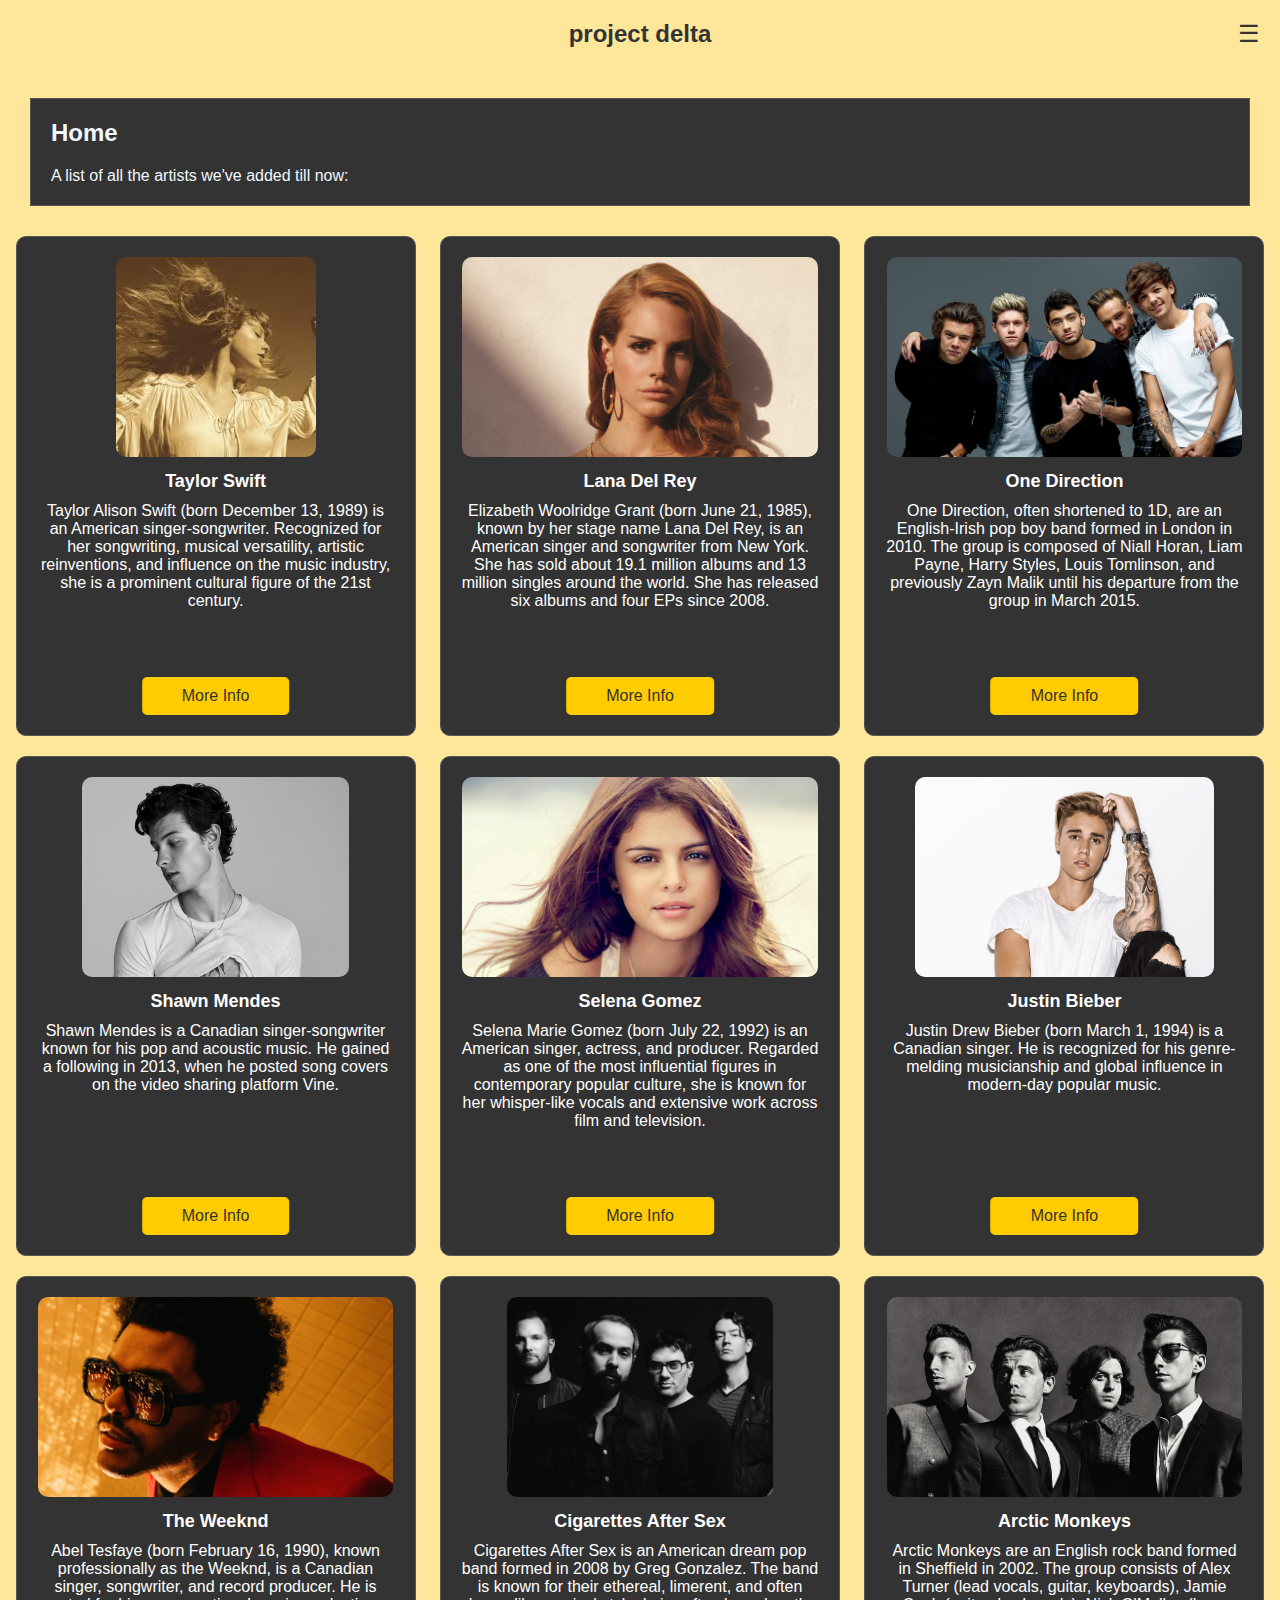
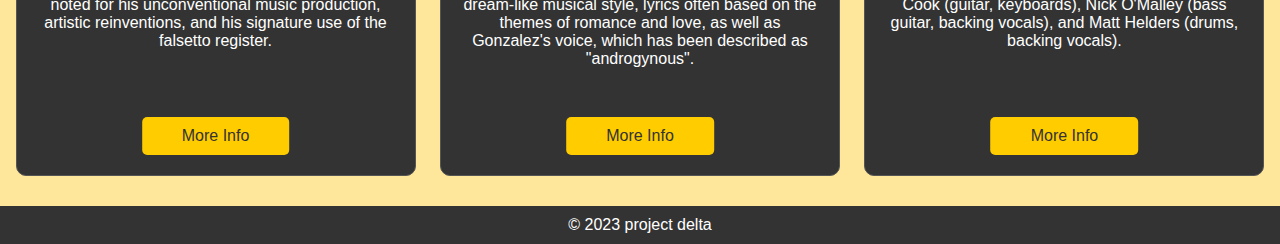
==== index.html @ a67143e6 "Update index.html" ====
<!DOCTYPE html>
<html lang="en">
<head>
    <meta charset="UTF-8">
    <meta name="viewport" content="width=device-width, initial-scale=1.0">
    <style>
        * {
            margin: 0;
            padding: 0;
            box-sizing: border-box;
        }

        body {
            font-family: Arial, sans-serif;
            background-color: #fee79b;
            color: #fff;
            margin: 0;
        }

        header {
            
            color: #333;
            text-align: left;
            padding: 20px;
            position: relative;
        }

        .title {
            font-size: 24px;
            margin-bottom: 10px;
            text-align: center;
        }

        .info-box {
            background-color: #333;
            border: 1px solid #555;
            padding: 20px;
            margin-left: 30px;
            margin-top: 20px;
            margin-right: 30px;
            text-align: left;
            position: relative;
            color: aliceblue;
        }
        .info-box h2 {
            padding-bottom: 20px;
        }
        main {
            text-align: center;
            margin: 20px 0;
        }

        .artist-box {
            background-color: #333;
            border: 1px solid #555;
            border-radius: 10px;
            padding: 20px;
            margin: 10px;
            text-align: center;
            display: inline-block;
            width: calc(33% - 20px);
            max-width: 400px;
            vertical-align: top;
            position: relative;
            transition: transform 0.2s, box-shadow 0.2s;
            height: 500px;
        }

        .artist-box img {
            max-width: 100%;
            border-radius: 10px;
            max-height: 200px;
            margin-bottom: 10px;
        }

        .artist-name {
            font-size: 18px;
            margin-bottom: 10px;
        }

        .artist-description {
            font-size: 16px;
        }

        .more-info-button {
            background-color: #ffcc00;
            color: #333;
            border: none;
            border-radius: 5px;
            padding: 10px 40px;
            text-align: center;
            text-decoration: none;
            display: block;
            margin: auto;
            position: absolute;
            bottom: 20px;
            left: 50%;
            transform: translateX(-50%);
            cursor: pointer;
            transition: background-color 0.3s, color 0.3s;
        }

        .artist-box:hover {
            transform: scale(1.05);
            box-shadow: 0 0 10px rgba(255, 255, 255, 0.5);
        }

        .more-info-button:hover {
            background-color: #333;
            color: #ffcc00;
        }

        footer {
            background-color: #333;
            color: #fff;
            text-align: center;
            padding: 10px 0;
        }

        .menu-button {
            position: absolute;
            top: 20px;
            right: 20px;
            cursor: pointer;
            font-size: 24px;
        }

        .menu-container {
            position: fixed;
            top: 0;
            right: -300px;
            width: 300px;
            height: 100%;
            background-color: #333;
            color: #fff;
            transition: right 0.3s ease-in-out;
        }

        .menu-header {
            background-color: #555;
            padding: 10px;
            text-align: center;
            font-size: 20px;
            color: white;
        }

        .menu-list {
            list-style: none;
            padding: 20px;
        }

        .menu-list li {
            margin-bottom: 10px;
        }

        .menu-link {
            color: #ffcc00;
            text-decoration: none;
            font-size: 18px;
        }

        .menu-container.open {
            right: 0;
        }

        .submenu {
            background-color: #333;
            color: #fff;
            position: absolute;
            top: 0;
            right: -300px;
            width: 300px;
            height: 100%;
            transition: right 0.3s ease-in-out;
        }

        .submenu-title {
            background-color: #555;
            padding: 10px;
            text-align: center;
            font-size: 20px;
            color: white;
        }

        .submenu ul {
            list-style: none;
            padding: 20px;
        }

        .submenu ul li {
            margin-bottom: 10px;
        }

        .submenu-link {
            color: #ffcc00;
            text-decoration: none;
            font-size: 18px;
        }

        .submenu.open {
            right: 0;
        }

        .close-button {
            position: absolute;
            top: 10px;
            right: 10px;
            cursor: pointer;
            font-size: 18px;
        }
        .menu-container .close-button {
            position: absolute;
            top: 10px;
            right: 10px;
            cursor: pointer;
            font-size: 24px;
        }
    </style>
    <script>
        function toggleMenu() {
            const menuContainer = document.querySelector('.menu-container');
            menuContainer.classList.toggle('open');
        }

        function toggleSubmenu() {
            const submenu = document.querySelector('.submenu');
            submenu.classList.toggle('open');
        }
    </script>
    <title>Music Artists</title>
</head>
<body>
    <header>
        <h1 class="title">project delta</h1>
        <div class="menu-button" onclick="toggleMenu()">&#9776;</div>
    </header>
    <div class="container">
        <div class="info-box">
            <h2>Home</h2>
            <p>A list of all the artists we've added till now:</p>
        </div>
    </div>
    <main>
        <div class="artist-box">
            <img src="taylor_swift.jpeg" alt="Taylor Swift">
            <h2 class="artist-name">Taylor Swift</h2>
            <p class="artist-description">Taylor Alison Swift (born December 13, 1989) is an American singer-songwriter. Recognized for her songwriting, musical versatility, artistic reinventions, and influence on the music industry, she is a prominent cultural figure of the 21st century.</p>
            <a class="more-info-button" href="taylor.html">More Info</a>
        </div>
        <div class="artist-box">
            <img src="lana_del_rey.jpg" alt="Lana Del Ray">
            <h2 class="artist-name">Lana Del Rey</h2>
            <p class="artist-description">Elizabeth Woolridge Grant (born June 21, 1985), known by her stage name Lana Del Rey, is an American singer and songwriter from New York. She has sold about 19.1 million albums and 13 million singles around the world. She has released six albums and four EPs since 2008.</p>
            <a class="more-info-button" href="lana.html">More Info</a>
        </div>
        <div class="artist-box">
            <img src="one_direction.jpg" alt="One Direction">
            <h2 class="artist-name">One Direction</h2>
            <p class="artist-description">One Direction, often shortened to 1D, are an English-Irish pop boy band formed in London in 2010. The group is composed of Niall Horan, Liam Payne, Harry Styles, Louis Tomlinson, and previously Zayn Malik until his departure from the group in March 2015.</p>
            <a class="more-info-button" href="#">More Info</a>
        </div>
        <div class="artist-box">
            <img src="shawn_mendes.jpg" alt="Shawn Mendes">
            <h2 class="artist-name">Shawn Mendes</h2>
            <p class="artist-description">Shawn Mendes is a Canadian singer-songwriter known for his pop and acoustic music. He gained a following in 2013, when he posted song covers on the video sharing platform Vine.</p>
            <a class="more-info-button" href="#">More Info</a>
        </div>
        <div class="artist-box">
            <img src="selena_gomez.webp" alt="Selena Gomez">
            <h2 class="artist-name">Selena Gomez</h2>
            <p class="artist-description">Selena Marie Gomez (born July 22, 1992) is an American singer, actress, and producer. Regarded as one of the most influential figures in contemporary popular culture, she is known for her whisper-like vocals and extensive work across film and television.</p>
            <a class="more-info-button" href="#">More Info</a>
        </div>
        <div class="artist-box">
            <img src="justin_bieber.jpg" alt="Justin Bieber">
            <h2 class="artist-name">Justin Bieber</h2>
            <p class="artist-description">Justin Drew Bieber (born March 1, 1994) is a Canadian singer. He is recognized for his genre-melding musicianship and global influence in modern-day popular music.</p>
            <a class="more-info-button" href="#">More Info</a>
        </div>
        <div class="artist-box">
            <img src="the_weeknd.jpg" alt="The Weeknd">
            <h2 class="artist-name">The Weeknd</h2>
            <p class="artist-description">Abel Tesfaye (born February 16, 1990), known professionally as the Weeknd, is a Canadian singer, songwriter, and record producer. He is noted for his unconventional music production, artistic reinventions, and his signature use of the falsetto register.</p>
            <a class="more-info-button" href="#">More Info</a>
        </div>
        <div class="artist-box">
            <img src="cigarettes_after_sex.webp" alt="Cigarettes After Sex">
            <h2 class="artist-name">Cigarettes After Sex</h2>
            <p class="artist-description">Cigarettes After Sex is an American dream pop band formed in 2008 by Greg Gonzalez. The band is known for their ethereal, limerent, and often dream-like musical style, lyrics often based on the themes of romance and love, as well as Gonzalez's voice, which has been described as "androgynous".</p>
            <a class="more-info-button" href="#">More Info</a>
        </div>
        <div class="artist-box">
            <img src="arctic_monkeys.jpg" alt="Arctic Monkeys">
            <h2 class="artist-name">Arctic Monkeys</h2>
            <p class="artist-description">Arctic Monkeys are an English rock band formed in Sheffield in 2002. The group consists of Alex Turner (lead vocals, guitar, keyboards), Jamie Cook (guitar, keyboards), Nick O'Malley (bass guitar, backing vocals), and Matt Helders (drums, backing vocals).</p>
            <a class="more-info-button" href="#">More Info</a>
        </div>
    </main>
    <div class="menu-container">
        <div class="menu-header">Menu</div>
        <span class="close-button" onclick="toggleMenu()">&#10006;</span>
        <ul class="menu-list">
            <li><a class="menu-link" href="music.html">Home</a></li>
            <li><a class="menu-link" href="#" onclick="toggleSubmenu()">Artists</a></li>
            <li><a class="menu-link" href="contact.html">Contact Us</a></li>
        </ul>
    </div>
    <div class="submenu">
        <div class="submenu-title">Artists</div>
        <span class="close-button" onclick="toggleSubmenu()">&#10006;</span>
        <ul>
            <li><a class="submenu-link" href="taylor.html">Taylor Swift</a></li>
            <li><a class="submenu-link" href="lana.html">Lana Del Rey</a></li>
            <li><a class="submenu-link" href="#">One Direction</a></li>
            <li><a class="submenu-link" href="#">Shawn Mendes</a></li>
            <li><a class="submenu-link" href="#">Selena Gomez</a></li>
            <li><a class="submenu-link" href="#">Justin Bieber</a></li>
            <li><a class="submenu-link" href="#">The Weeknd</a></li>
            <li><a class="submenu-link" href="#">Cigarettes After Sex</a></li>
            <li><a class="submenu-link" href="#">Arctic Monkeys</a></li>
        </ul>
    </div>
    <footer>
        <p>&copy; 2023 project delta</p>
    </footer>
    <script>
        function toggleSubmenu() {
            const submenu = document.querySelector('.submenu');
            submenu.classList.toggle('open');
        }
    </script>
</body>
</html>
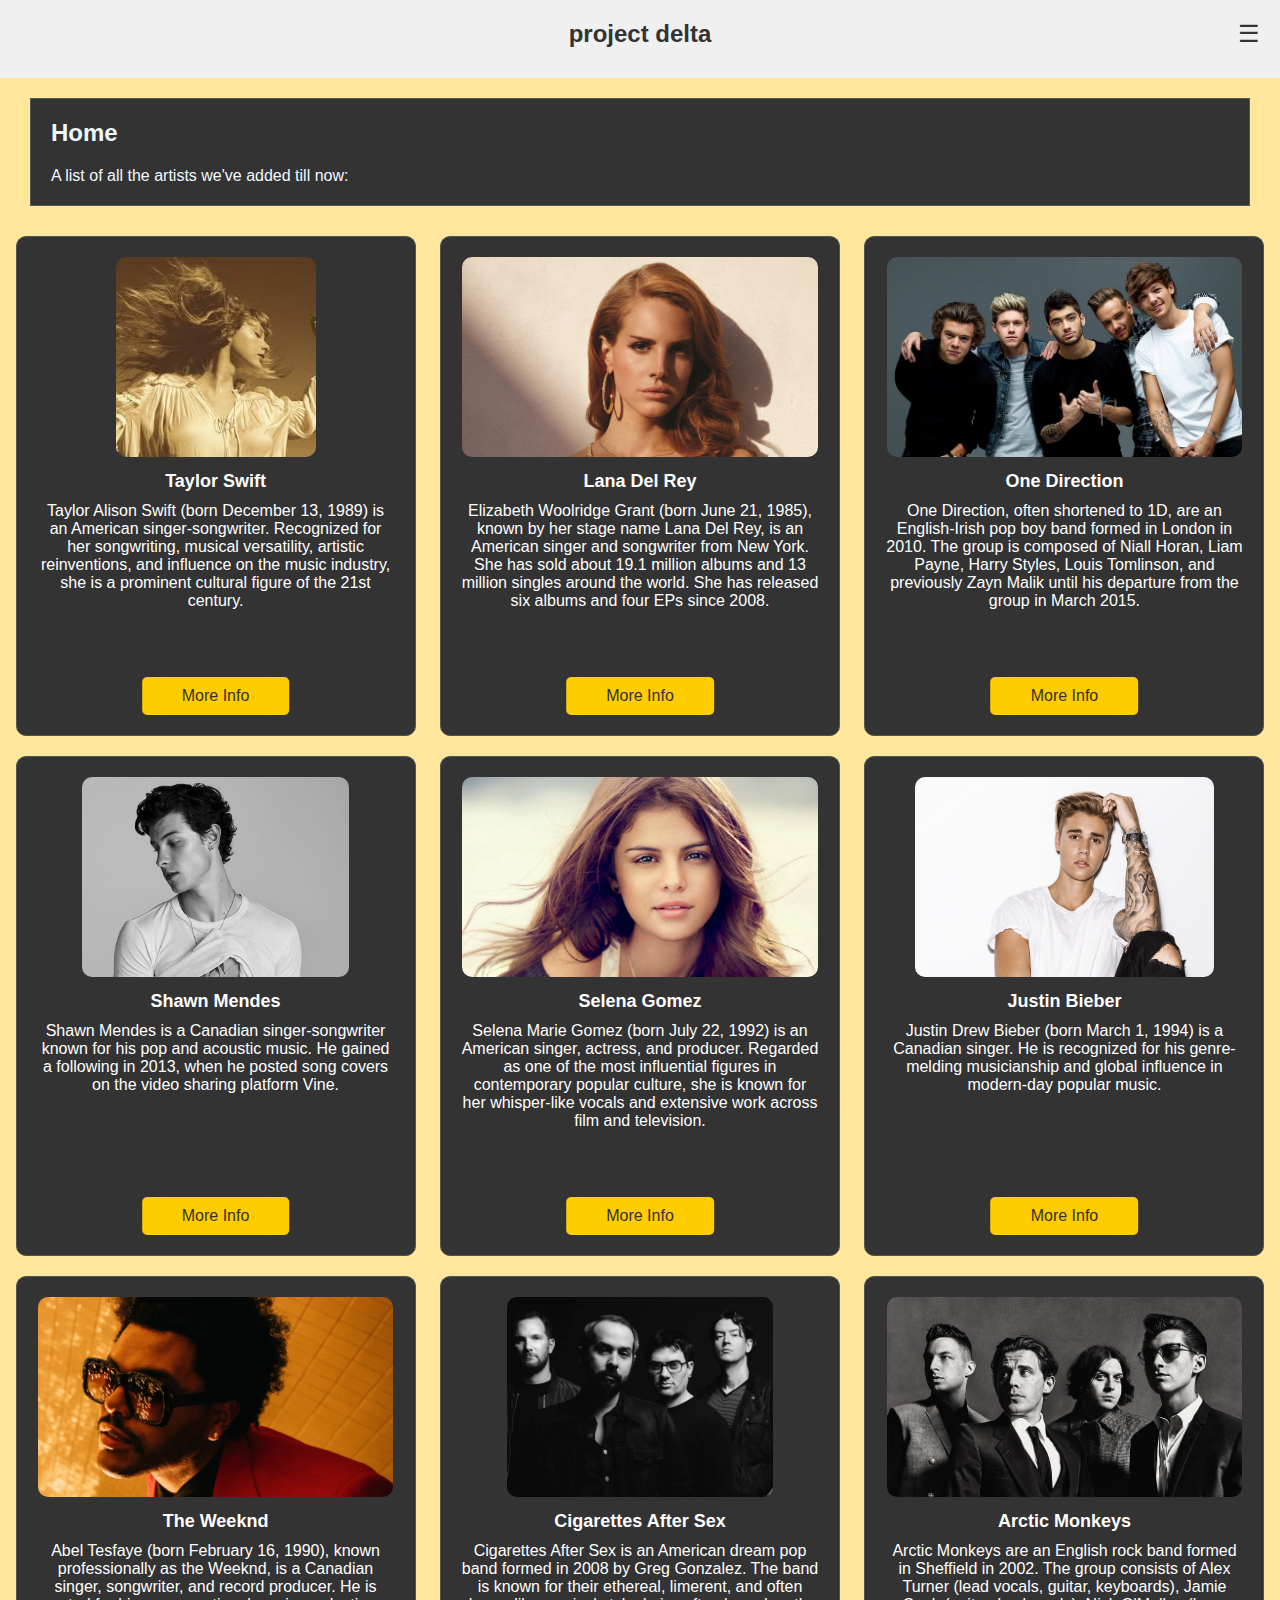
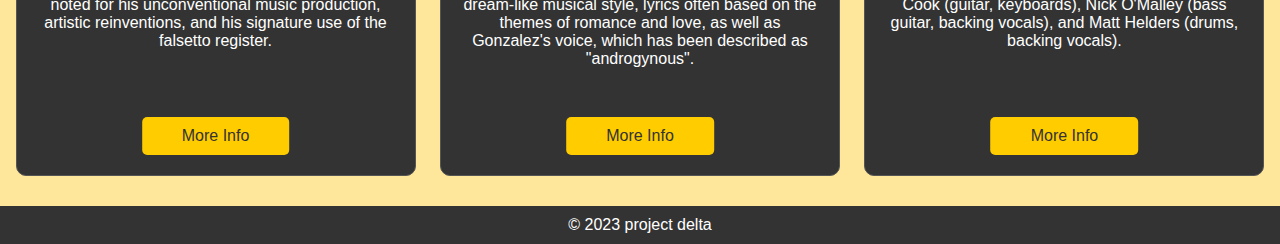
==== commit 269b6f7c: "Update index.html" ====
--- a/index.html
+++ b/index.html
@@ -18,7 +18,7 @@
         }
 
         header {
-            
+            background-color: #f0f0f0;
             color: #333;
             text-align: left;
             padding: 20px;
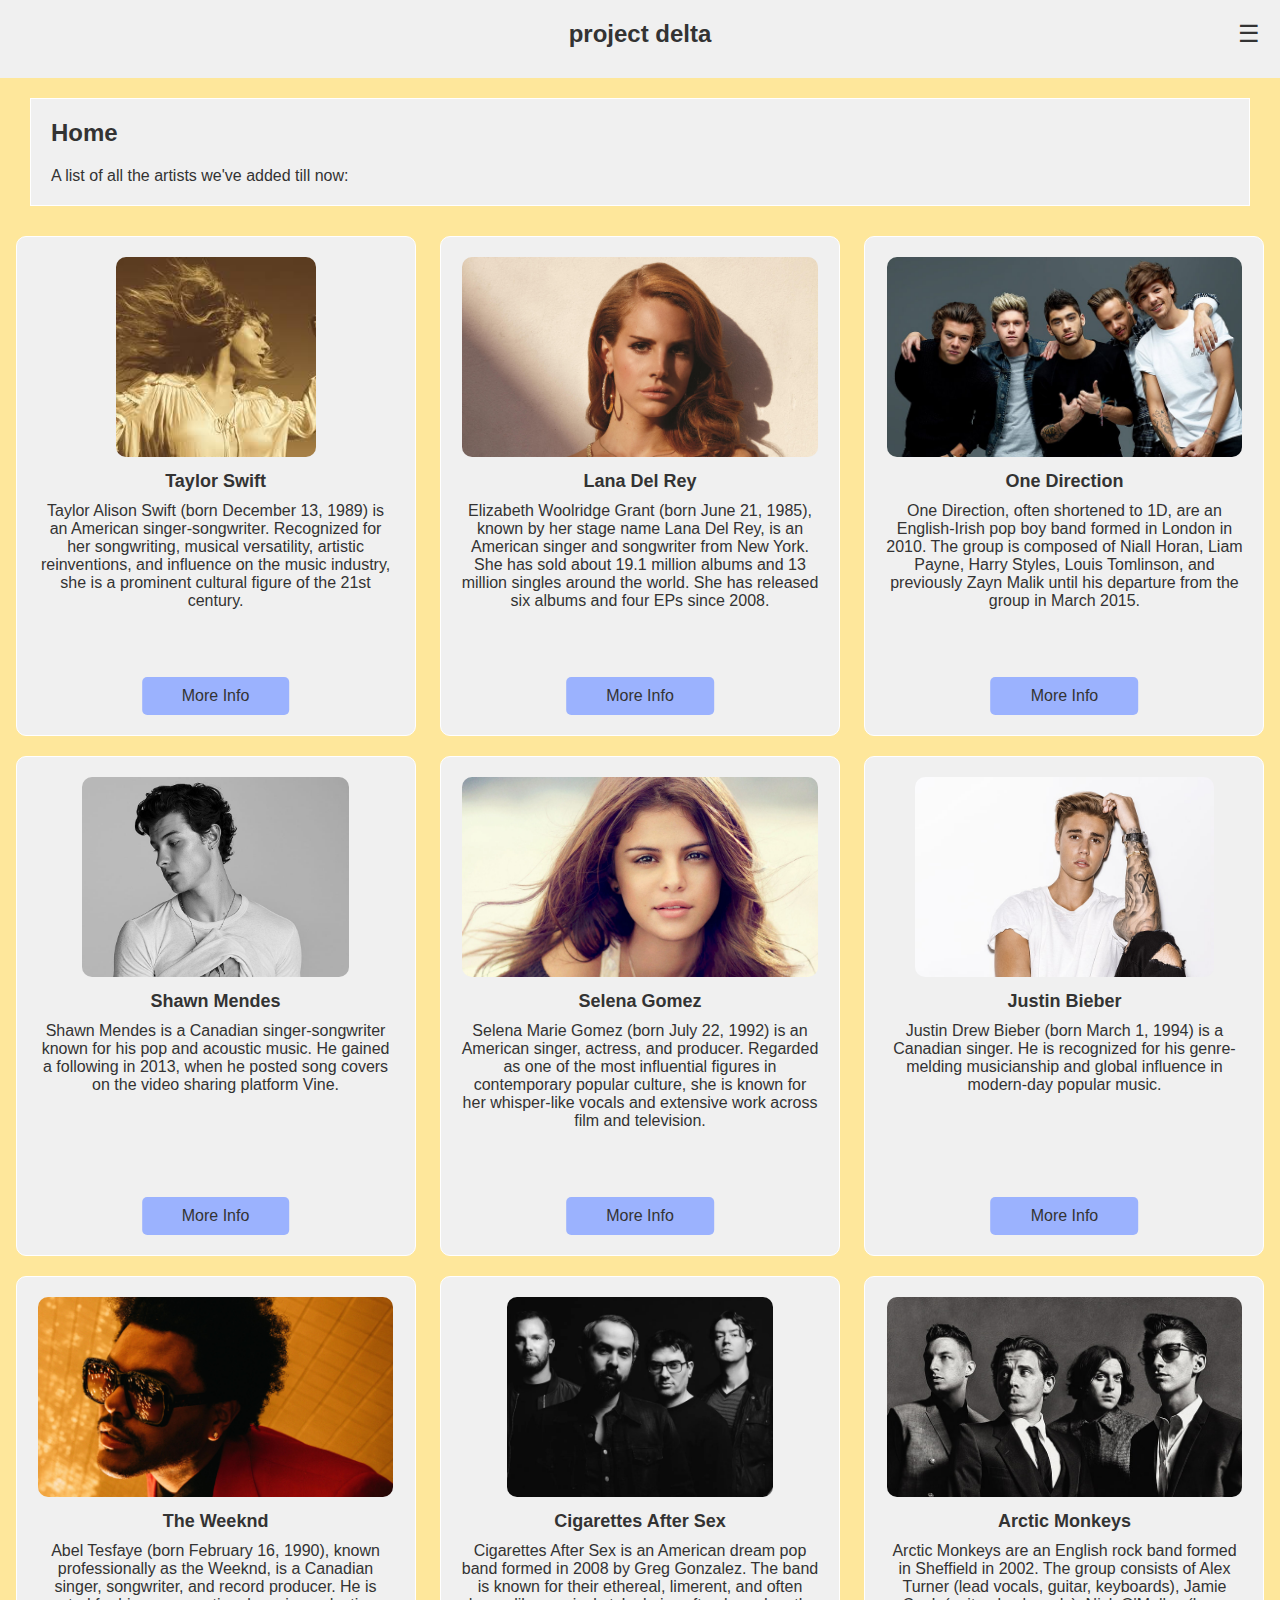
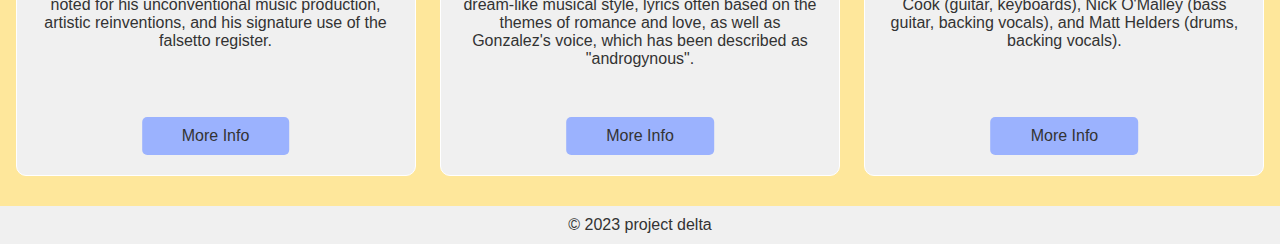
==== commit 3f628de5: "Update index.html" ====
--- a/index.html
+++ b/index.html
@@ -13,7 +13,7 @@
         body {
             font-family: Arial, sans-serif;
             background-color: #fee79b;
-            color: #fff;
+            color: #333;
             margin: 0;
         }
 
@@ -32,15 +32,15 @@
         }
 
         .info-box {
-            background-color: #333;
-            border: 1px solid #555;
+            background-color: #f0f0f0;
+            border: 1px solid #fff;
             padding: 20px;
             margin-left: 30px;
             margin-top: 20px;
             margin-right: 30px;
             text-align: left;
             position: relative;
-            color: aliceblue;
+            color: #333;
         }
         .info-box h2 {
             padding-bottom: 20px;
@@ -51,8 +51,8 @@
         }
 
         .artist-box {
-            background-color: #333;
-            border: 1px solid #555;
+            background-color: #f0f0f0;
+            border: 1px solid #fff;
             border-radius: 10px;
             padding: 20px;
             margin: 10px;
@@ -83,7 +83,7 @@
         }
 
         .more-info-button {
-            background-color: #ffcc00;
+            background-color: #9bb2fe;
             color: #333;
             border: none;
             border-radius: 5px;
@@ -107,12 +107,12 @@
 
         .more-info-button:hover {
             background-color: #333;
-            color: #ffcc00;
+            color: #9bb2fe;
         }
 
         footer {
-            background-color: #333;
-            color: #fff;
+            background-color: #f0f0f0;
+            color: #333;
             text-align: center;
             padding: 10px 0;
         }
@@ -131,8 +131,8 @@
             right: -300px;
             width: 300px;
             height: 100%;
-            background-color: #333;
-            color: #fff;
+            background-color: #f0f0f0;
+            color: #333;
             transition: right 0.3s ease-in-out;
         }
 
@@ -154,7 +154,7 @@
         }
 
         .menu-link {
-            color: #ffcc00;
+            color: #333;
             text-decoration: none;
             font-size: 18px;
         }
@@ -164,8 +164,8 @@
         }
 
         .submenu {
-            background-color: #333;
-            color: #fff;
+            background-color: #f0f0f0;
+            color: #333;
             position: absolute;
             top: 0;
             right: -300px;
@@ -192,7 +192,7 @@
         }
 
         .submenu-link {
-            color: #ffcc00;
+            color: #333;
             text-decoration: none;
             font-size: 18px;
         }
